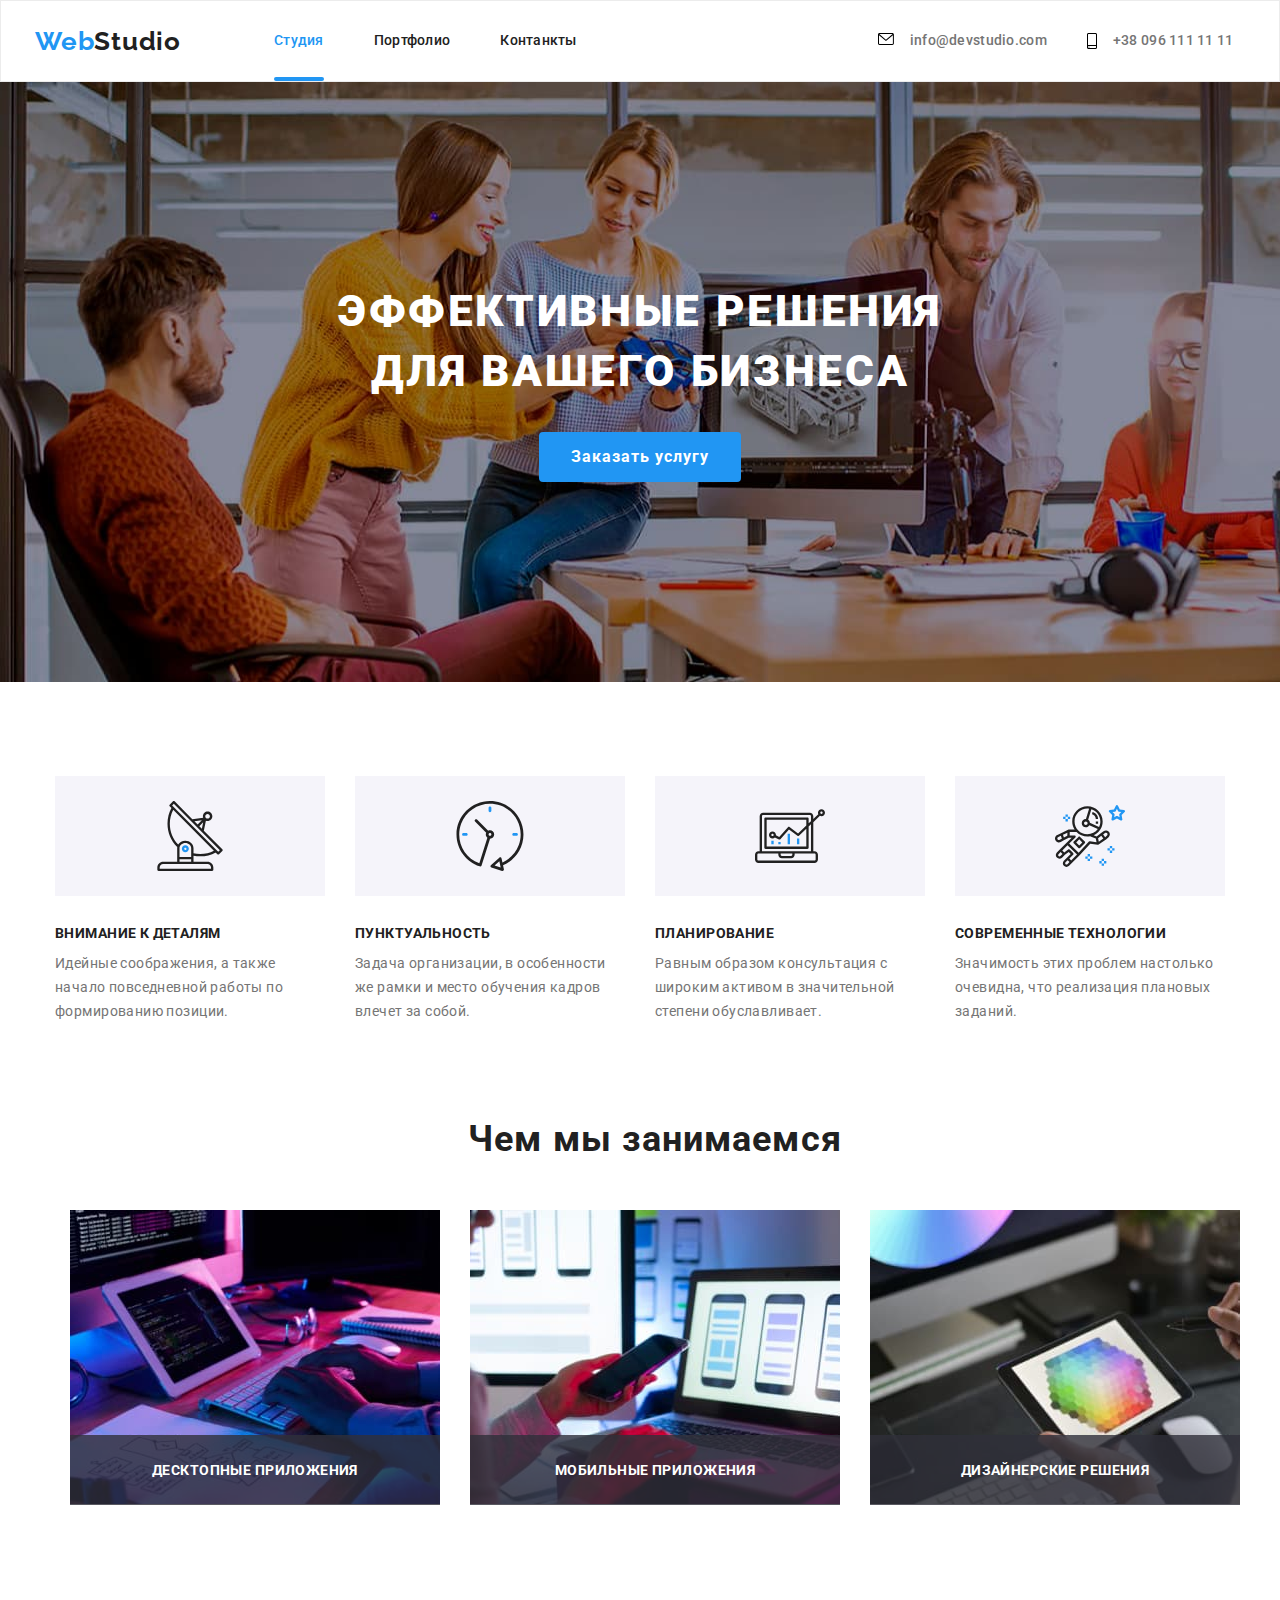
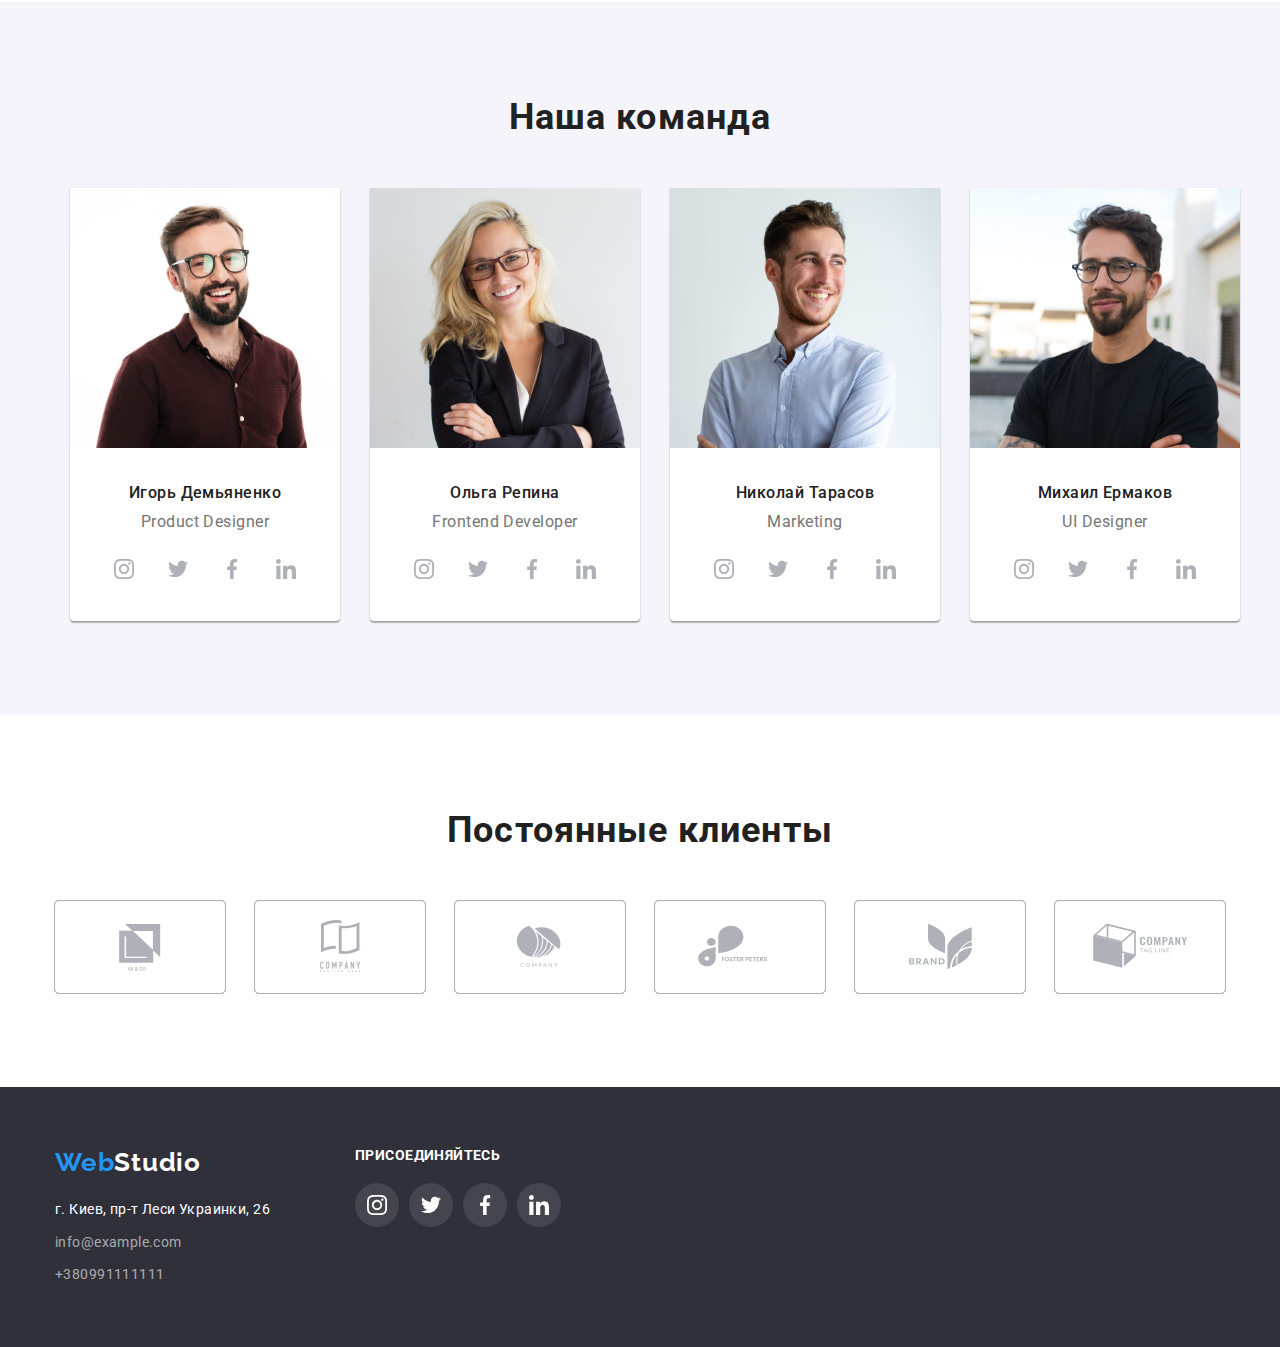
==== index.html @ da27a5af "hw5-half-way" ====
<!DOCTYPE html>
<html lang="en">
  <head>
    <meta charset="UTF-8" />
    <meta http-equiv="X-UA-Compatible" content="IE=edge" />
    <meta name="viewport" content="width=device-width, initial-scale=1.0" />
    <title>HomeWork6</title>
    <link
      href="https://fonts.googleapis.com/css2?family=Raleway:ital,wght@0,700;1,700&family=Roboto:ital,wght@0,400;0,500;0,700;0,900;1,400;1,500;1,700;1,900&display=swap"
      rel="stylesheet"
    />
    <link
      rel="stylesheet"
      href="https://cdnjs.cloudflare.com/ajax/libs/modern-normalize/1.0.0/modern-normalize.min.css"
    />
    <link rel="stylesheet" href="./css/style.css" />
  </head>
  <body>
    <header class="header">
      <div class="container header-container">
        <nav class="site-nav">
          <a href="" class="logo"><span class="blue-logo">Web</span>Studio</a>
          <ul class="cont-ul list">
            <li class="header-list">
              <a href="./index.html" class="current links header-height"
                >Студия</a
              >
            </li>
            <li class="header-list">
              <a href="./portfolio.html" class="links header-height"
                >Портфолио</a
              >
            </li>
            <li class="header-list">
              <a href="" class="links header-height">Контанкты</a>
            </li>
          </ul>
        </nav>
        <ul class="contacts-info list cont-ul">
          <li class="list-mail list-info">
            <a href="mailto:info@example.com" class="links header-height mail">
              <svg class="info-svg" width="16" height="12">
                <use href="./img/symbol-defs-old.svg#icon-envelope-1"></use>
              </svg>
              info@devstudio.com</a
            >
          </li>
          <li class="list-info list-phone">
            <a href="tel:+38 099 111 11 11" class="links header-height phone">
              <svg class="info-svg" width="10" height="16">
                <use href="./img/symbol-defs-old.svg#icon-smartphone"></use>
              </svg>
              +38 096 111 11 11</a
            >
          </li>
        </ul>
      </div>
    </header>
    <main>
      <section class="big-text bg-img">
        <div class="container">
          <h1 class="main-header">Эффективные решения для Вашего бизнеса</h1>
          <button type="button" class="order-button" data-modal-open>
            Заказать услугу
          </button>
          <div class="backdrop is-hidden" data-modal>
            <div class="modal">
              <!-------------------- ФОРМА------------------------------>
              <form class="form">
                <h2>Оставьте свои данные, мы вам перезвоним</h2>
                <ul class="list-form">
                  <li class="item-form">
                    <label class="label">
                      <span class="form-text">Имя</span>
                      <input class="" type="form-text" name="name" />
                      <span class="icon-form"></span>
                    </label>
                  </li>

                  <li>
                    <label>
                      <span class="form-text">Телефон</span>
                      <input class="" type="tel" name="telephone" />
                    </label>
                  </li>

                  <li>
                    <label>
                      <span class="form-text">Почта</span>
                      <input class="" type="email" name="email" />
                    </label>
                  </li>

                  <li>
                    <label>
                      <span class="form-text">Комментарий</span>
                      <textarea
                        class=""
                        name="comments"
                        id=""
                        cols=""
                        rows="5"
                        placeholder="Введите текст"
                      >
                      </textarea>
                    </label>
                  </li>
                </ul>
                <div class="checkbox">
                  <input
                    type="checkbox"
                    class="checkbox"
                    name="hobby"
                    value="sports"
                    id="sports"
                  />
                  <label class="form-label" for="sports">Sports</label>
                </div>
              </form>
              <!-------------------- ФОРМА------------------------------>
              <button class="close-button" type="button" data-modal-close>
                <svg class="close-button-icon">
                  <use href="./img/symbol-defs-old.svg#close"></use>
                </svg>
              </button>
            </div>
          </div>
        </div>
      </section>
      <section class="section">
        <div class="container">
          <h2 class="hide-h2">Что мы предлагаем</h2>
          <ul class="list preview-list">
            <li class="preview-item">
              <div class="preview-pics">
                <svg class="action-icon-feature">
                  <use href="./img/symbol-defs-old.svg#icon-antenna-1"></use>
                </svg>
              </div>
              <h3 class="preview-header">Внимание к деталям</h3>
              <p class="preview-text">
                Идейные соображения, а также начало повседневной работы по
                формированию позиции.
              </p>
            </li>
            <li class="preview-item">
              <div class="preview-pics">
                <svg class="action-icon-feature">
                  <use href="./img/symbol-defs-old.svg#icon-clock-1"></use>
                </svg>
              </div>
              <h3 class="preview-header">Пунктуальность</h3>
              <p class="preview-text">
                Задача организации, в особенности же рамки и место обучения
                кадров влечет за собой.
              </p>
            </li>
            <li class="preview-item">
              <div class="preview-pics">
                <svg class="action-icon-feature">
                  <use href="./img/symbol-defs-old.svg#icon-diagram-1"></use>
                </svg>
              </div>
              <h3 class="preview-header">Планирование</h3>
              <p class="preview-text">
                Равным образом консультация с широким активом в значительной
                степени обуславливает.
              </p>
            </li>
            <li class="preview-item">
              <div class="preview-pics">
                <svg class="action-icon-feature">
                  <use href="./img/symbol-defs-old.svg#icon-astronaut-1"></use>
                </svg>
              </div>
              <h3 class="preview-header">Современные технологии</h3>
              <p class="preview-text">
                Значимость этих проблем настолько очевидна, что реализация
                плановых заданий.
              </p>
            </li>
          </ul>
        </div>
      </section>
      <section class="section section-out">
        <div class="container">
          <h2 class="our-business">Чем мы занимаемся</h2>
          <ul class="list our-business-list">
            <li class="our-business-item">
              <img
                src="./img/ourjob1.jpg"
                alt="построение макета "
                width="370"
              />
              <div class="our-business-bg">
                <p class="our-business-text">Десктопные приложения</p>
              </div>
            </li>
            <li class="our-business-item">
              <img
                src="./img/ourjob2.jpg"
                alt="оптимизация под любые девайсы"
                width="370"
              />
              <div class="our-business-bg">
                <p class="our-business-text">Мобильные приложения</p>
              </div>
            </li>
            <li class="our-business-item">
              <img
                src="./img/ourjob3.jpg"
                alt="дизайнерские проекты"
                width="370"
              />
              <div class="our-business-bg">
                <p class="our-business-text">Дизайнерские решения</p>
              </div>
            </li>
          </ul>
        </div>
      </section>
      <section class="section our-team-bg">
        <div class="container">
          <h2 class="our-team">Наша команда</h2>
          <ul class="list our-team-list">
            <li class="our-team-item">
              <img src="./img/ourteam1.jpg" alt="Фото сотрудника" width="270" />
              <div class="description-item">
                <h3 class="name-team">Игорь Демьяненко</h3>
                <p class="employee-description">Product Designer</p>
                <ul class="socials">
                  <li class="socials-item">
                    <a class="socials-link" href="">
                      <svg class="socials-icon">
                        <use
                          href="./img/symbol-defs-old.svg#icon-instagram"
                        ></use>
                      </svg>
                    </a>
                  </li>
                  <li class="socials-item">
                    <a class="socials-link" href="">
                      <svg class="socials-icon">
                        <use
                          href="./img/symbol-defs-old.svg#icon-twitter"
                        ></use>
                      </svg>
                    </a>
                  </li>
                  <li class="socials-item">
                    <a class="socials-link" href="">
                      <svg class="socials-icon">
                        <use
                          href="./img/symbol-defs-old.svg#icon-facebook"
                        ></use>
                      </svg>
                    </a>
                  </li>
                  <li class="socials-item">
                    <a class="socials-link" href="">
                      <svg class="socials-icon">
                        <use
                          href="./img/symbol-defs-old.svg#icon-linkedin"
                        ></use>
                      </svg>
                    </a>
                  </li>
                </ul>
              </div>
            </li>
            <li class="our-team-item">
              <img src="./img/ourteam2.jpg" alt="Фото сотрудника" width="270" />
              <div class="description-item">
                <h3 class="name-team">Ольга Репина</h3>
                <p class="employee-description">Frontend Developer</p>
                <ul class="socials">
                  <li class="socials-item">
                    <a class="socials-link" href="">
                      <svg class="socials-icon">
                        <use
                          href="./img/symbol-defs-old.svg#icon-instagram"
                        ></use>
                      </svg>
                    </a>
                  </li>
                  <li class="socials-item">
                    <a class="socials-link" href="">
                      <svg class="socials-icon">
                        <use
                          href="./img/symbol-defs-old.svg#icon-twitter"
                        ></use>
                      </svg>
                    </a>
                  </li>
                  <li class="socials-item">
                    <a class="socials-link" href="">
                      <svg class="socials-icon">
                        <use
                          href="./img/symbol-defs-old.svg#icon-facebook"
                        ></use>
                      </svg>
                    </a>
                  </li>
                  <li class="socials-item">
                    <a class="socials-link" href="">
                      <svg class="socials-icon">
                        <use
                          href="./img/symbol-defs-old.svg#icon-linkedin"
                        ></use>
                      </svg>
                    </a>
                  </li>
                </ul>
              </div>
            </li>
            <li class="our-team-item">
              <img src="./img/ourteam3.jpg" alt="Фото сотрудника" width="270" />
              <div class="description-item">
                <h3 class="name-team">Николай Тарасов</h3>
                <p class="employee-description">Marketing</p>
                <ul class="socials">
                  <li class="socials-item">
                    <a class="socials-link" href="">
                      <svg class="socials-icon">
                        <use
                          href="./img/symbol-defs-old.svg#icon-instagram"
                        ></use>
                      </svg>
                    </a>
                  </li>
                  <li class="socials-item">
                    <a class="socials-link" href="">
                      <svg class="socials-icon">
                        <use
                          href="./img/symbol-defs-old.svg#icon-twitter"
                        ></use>
                      </svg>
                    </a>
                  </li>
                  <li class="socials-item">
                    <a class="socials-link" href="">
                      <svg class="socials-icon">
                        <use
                          href="./img/symbol-defs-old.svg#icon-facebook"
                        ></use>
                      </svg>
                    </a>
                  </li>
                  <li class="socials-item">
                    <a class="socials-link" href="">
                      <svg class="socials-icon">
                        <use
                          href="./img/symbol-defs-old.svg#icon-linkedin"
                        ></use>
                      </svg>
                    </a>
                  </li>
                </ul>
              </div>
            </li>
            <li class="our-team-item">
              <img src="./img/ourteam4.jpg" alt="Фото сотрудника" width="270" />
              <div class="description-item">
                <h3 class="name-team">Михаил Ермаков</h3>
                <p class="employee-description">UI Designer</p>
                <ul class="socials">
                  <li class="socials-item">
                    <a class="socials-link" href="">
                      <svg class="socials-icon">
                        <use
                          href="./img/symbol-defs-old.svg#icon-instagram"
                        ></use>
                      </svg>
                    </a>
                  </li>
                  <li class="socials-item">
                    <a class="socials-link" href="">
                      <svg class="socials-icon">
                        <use
                          href="./img/symbol-defs-old.svg#icon-twitter"
                        ></use>
                      </svg>
                    </a>
                  </li>
                  <li class="socials-item">
                    <a class="socials-link" href="">
                      <svg class="socials-icon">
                        <use
                          href="./img/symbol-defs-old.svg#icon-facebook"
                        ></use>
                      </svg>
                    </a>
                  </li>
                  <li class="socials-item">
                    <a class="socials-link" href="">
                      <svg class="socials-icon">
                        <use
                          href="./img/symbol-defs-old.svg#icon-linkedin"
                        ></use>
                      </svg>
                    </a>
                  </li>
                </ul>
              </div>
            </li>
          </ul>
        </div>
      </section>
      <section class="section">
        <div class="container">
          <h2 class="regular-customers">Постоянные клиенты</h2>
          <ul class="action">
            <li class="action-list">
              <a href="" class="action-logo">
                <svg class="action-icon">
                  <use href="./img/symbol-defs-old.svg#icon-Client-1"></use>
                </svg>
              </a>
            </li>
            <li class="action-list">
              <a href="" class="action-logo">
                <svg class="action-icon">
                  <use href="./img/symbol-defs-old.svg#icon-Client-2"></use>
                </svg>
              </a>
            </li>
            <li class="action-list">
              <a href="" class="action-logo">
                <svg class="action-icon">
                  <use href="./img/symbol-defs-old.svg#icon-Client-3"></use>
                </svg>
              </a>
            </li>
            <li class="action-list">
              <a href="" class="action-logo">
                <svg class="action-icon">
                  <use href="./img/symbol-defs-old.svg#icon-Client-4"></use>
                </svg>
              </a>
            </li>
            <li class="action-list">
              <a href="" class="action-logo">
                <svg class="action-icon">
                  <use href="./img/symbol-defs-old.svg#icon-Client-5"></use>
                </svg>
              </a>
            </li>
            <li class="action-list">
              <a href="" class="action-logo">
                <svg class="action-icon">
                  <use href="./img/symbol-defs-old.svg#icon-Client-6"></use>
                </svg>
              </a>
            </li>
          </ul>
        </div>
      </section>
    </main>
    <footer class="footer-info">
      <div class="container container-fix">
        <div class="footer-info-address">
          <a href="" class="web-logo-footer logo"
            ><span class="blue-logo">Web</span>Studio</a
          >
          <address>
            <ul class="list">
              <li class="adress-item">
                <a href="" class="place-info"
                  >г. Киев, пр-т Леси Украинки, 26</a
                >
              </li>
              <li class="mail-item">
                <a href="mailto:info@example.com" class="contacts-footer"
                  >info@example.com</a
                >
              </li>
              <li>
                <a href="tel:+38 099 111 11 11" class="contacts-footer"
                  >+380991111111</a
                >
              </li>
            </ul>
          </address>
        </div>
        <div class="footer-links">
          <h2 class="join-us">Присоединяйтесь</h2>
          <ul class="footer-socials">
            <li class="footer-socials-item">
              <a class="footer-socials-link" href="">
                <svg class="footer-socials-icon">
                  <use href="./img/symbol-defs-old.svg#icon-instagram"></use>
                </svg>
              </a>
            </li>
            <li class="footer-socials-item">
              <a class="footer-socials-link" href="">
                <svg class="footer-socials-icon">
                  <use href="./img/symbol-defs-old.svg#icon-twitter"></use>
                </svg>
              </a>
            </li>
            <li class="footer-socials-item">
              <a class="footer-socials-link" href="">
                <svg class="footer-socials-icon">
                  <use href="./img/symbol-defs-old.svg#icon-facebook"></use>
                </svg>
              </a>
            </li>
            <li class="footer-socials-item">
              <a class="footer-socials-link" href="">
                <svg class="footer-socials-icon">
                  <use href="./img/symbol-defs-old.svg#icon-linkedin"></use>
                </svg>
              </a>
            </li>
          </ul>
        </div>
      </div>
    </footer>
    <script src="./js/modal.js"></script>
  </body>
</html>
---- css/style.css ----
:root {
  --main-color: #212121;
  --secondary-color: #ffffff;
  --brand-color: #2196f3;
  --additional-color: #757575;
  --bg-our-team-color: #f5f4fa;
  --logo-color: #afb1b8;
}

body {
  color: var(--main-color);
  font-family: Roboto, sans-serif;
}

*,
::after,
::before {
  box-sizing: border-box;
}

h1,
h2,
h3,
h4,
h5,
h6,
p,
ul {
  margin: 0;
  padding: 0;
}

.header-height {
  padding-top: 32px;
  padding-bottom: 32px;
  display: flex;
}

.header-list:not(:last-child) {
  margin-right: 50px;
}

.list-mail {
  margin-left: 301px;
  margin-right: 40px;
}

/* .header {
  width: 1600px;
  min-height: 80px;
} */

.container {
  width: 1200px;
  padding-left: 15px;
  padding-right: 15px;
  margin-left: auto;
  margin-right: auto;
}

.container-fix {
  display: flex;
}

.header-container {
  display: flex;
  align-items: center;
  width: 1240px;
}
/* outline: 1px solid red; */
/* align-items: center; */
/* text-align: center;
  align-self: center */

.header {
  width: inherit;
  border: 1px solid #ececec;
}

.cont-ul {
  display: flex;
  /* align-self: center; */
  justify-content: flex-end;
}

.logo {
  color: inherit;
  font-family: "Raleway";
  font-weight: 700;
  font-size: 26px;
  line-height: 1.19;
  letter-spacing: 0.03em;
  text-decoration: none;
}

.list {
  list-style: none;
  text-decoration: none;
}

.hide-h2,
.hide-h1 {
  display: none;
}

.site-nav {
  font-family: inherit;
  font-weight: 500;
  font-size: 14px;
  line-height: 1.14;
  letter-spacing: 0.02em;
  color: inherit;
  align-items: center;
  display: flex;
}

.site-nav .logo {
  margin-right: 93px;
}

.order-button,
.blue-web {
  background-color: var(--brand-color);
  color: var(--secondary-color);
  font-family: inherit;
  font-weight: 700;
  font-size: 16px;
  line-height: 1.88;
  letter-spacing: 0.06em;
  padding-left: 32px;
  padding-right: 32px;
  padding-bottom: 10px;
  padding-top: 10px;
  border-radius: 4px;
  border: none;
  cursor: pointer;
  /* padding-bottom: 200px; */
  /* border-radius: 3px; */
}

.big-text {
  background-color: #2f303a;
  color: var(--secondary-color);
  padding-top: 200px;
  padding-bottom: 200px;
  text-align: center;
  /* вниз падинг, перенести "для", кнопка с падингом низ */
}

.bg-img {
  background-image: linear-gradient(#2f303a 40%, #2f303a 40%);
  /* display: flex; */
  object-fit: cover;
  background-repeat: no-repeat;
  max-width: 1600px;
  background-image: url(../img/img-bg.jpg);
  margin-right: auto;
  margin-left: auto;
}

.main-header {
  width: 696px;
  margin-bottom: 30px;
  display: flex;
  flex-wrap: wrap;
  justify-content: center;
  margin-left: auto;
  margin-right: auto;
}

.preview-list {
  display: flex;
  justify-content: center;
  /* отступ от заголовка */
}

.preview-item {
  width: 270px;
}

.preview-item:not(:last-child) {
  margin-right: 30px;
}

.section {
  padding-top: 94px;
  padding-bottom: 94px;
}

.section-out {
  padding-bottom: 94px;
  padding-top: 0px;
}

.contacts-info {
  color: var(--additional-color);
  text-decoration: none;
  font-weight: 500;
  font-size: 14px;
  line-height: 1.14;
  letter-spacing: 0.02em;
  display: flex;
  transition: transform 250ms;
  transition-timing-function: cubic-bezier(0.4, 0, 0.2, 1);
}

.list-info {
  display: flex;
  justify-content: center;
  text-align: center;
}
/* 
.list-mail::before {
  content: "";
  padding-left: 10px;
 } */

/* .list-info::before {
  content: "";
  padding-left: 10px;
 } */
/* 
 .list-phone::before {
  content: "";
  padding-left: 10px;
 } */

/* .mail:before {
  display: inline-block;
  content: "";
}

.phone::before {
  display: inline-block;
  content: "";
}

.mail::before .info-svg {
  margin-right: 10px;
}

.mail:hover::before {
  fill: var(--brand-color);
} */

.mail-item {
  display: inline-flex;
}

.info-svg {
  margin-right: 16px;
  transition-property: fill;
  transition-duration: 250ms;
  /* transition: transform 250ms; */
  transition-timing-function: cubic-bezier(0.4, 0, 0.2, 1);
}

.mail {
  transition-property: fill;
  transition-duration: 250ms;
  /* transition: transform 250ms; */
  transition-timing-function: cubic-bezier(0.4, 0, 0.2, 1);
}

.mail:hover .info-svg,
.mail:focus .info-svg {
  fill: #2196f3;
}

.phone {
  transition-property: fill;
  transition-duration: 250ms;
  /* transition: transform 250ms; */
  transition-timing-function: cubic-bezier(0.4, 0, 0.2, 1);
}

.phone:hover .info-svg,
.phone:focus .info-svg {
  fill: #2196f3;
}

/* .mail::before {
  content: "";
  width: 16px;
  height: 12px;
} */

/* .mail::before {
  display: flex;
  content: "";
  margin-right: 16px;
  background-image: url(../img/symbol-defs-old.svg#icon-envelope-1);
} */

.web-logo {
  color: var(--secondary-color);
  text-decoration: none;
  font-family: "Raleway";
  font-weight: 700;
  font-size: 26px;
  line-height: 1.19;
  letter-spacing: 0.03em;
}

.web-logo-footer {
  color: var(--secondary-color);
  text-decoration: none;
  font-family: "Raleway";
  font-weight: 700;
  font-size: 26px;
  line-height: 1.19;
  letter-spacing: 0.03em;
  display: flex;
}

.footer-info {
  background-color: #2f303a;
  padding-top: 60px;
  padding-bottom: 60px;
  text-align: left;
  width: inherit;
}
/* no padding, add padd to section */
.place-info {
  font-style: normal;
  color: var(--secondary-color);
  text-decoration: none;
  font-weight: 400;
  font-size: 14px;
  line-height: 1.71;
  letter-spacing: 0.03em;
  /* transition: transform 250ms; */
  transition-property: fill;
  transition-duration: 250ms;
  transition-timing-function: cubic-bezier(0.4, 0, 0.2, 1);
}

.adress-item {
  margin-top: 20px;
  margin-bottom: 9px;
}

.mail-item {
  margin-bottom: 9px;
}

.contacts-footer {
  font-style: normal;
  font-weight: 400;
  font-size: 14px;
  line-height: 1.71;
  letter-spacing: 0.03em;
  text-decoration: none;
  color: rgba(255, 255, 255, 0.6);
  /* transition: transform 250ms; */
  transition-property: fill;
  transition-duration: 250ms;
  transition-timing-function: cubic-bezier(0.4, 0, 0.2, 1);
}

h1 {
  font-weight: 900;
  font-size: 44px;
  line-height: 1.36;

  letter-spacing: 0.06em;
  text-transform: uppercase;

  color: var(--secondary-color);
}

.preview {
  font-weight: 700;
  font-size: 14px;
  line-height: 1.14;
  letter-spacing: 0.03em;
  text-transform: uppercase;
}

.preview-text {
  font-weight: 400;
  font-size: 14px;
  line-height: 1.71;
  letter-spacing: 0.03em;

  color: var(--additional-color);
}

.our-business {
  font-weight: 700;
  font-size: 36px;
  line-height: 1.17;
  letter-spacing: 0.03em;
  width: 1200px;
  margin-left: auto;
  margin-right: auto;
  text-align: center;
  margin-bottom: 50px;
}

.form {
  width: 448px;
  margin-left: auto;
  margin-right: auto;
  color: #212121;
}

.list-form {
  list-style-type: none;
  display: flex;
  flex-direction: column;
  justify-content: center;
}

.item-form {
  display: flex;
  flex-direction: column;
}

.label {
  flex-direction: column;
  /* justify-content: center; */
  position: relative;
}

.icon-form {
  position: absolute;
  /* display: flex; */
  width: 20px;
  height: 20px;
  background-color: green;
}

.form-text + .icon-form {
  background-color: red;
}

.text-icon {
  font-weight: 400;
  font-size: 12px;
  line-height: 14px;
  letter-spacing: 0.01em;

  color: #757575;
}

/* .form-text::after {
  content: "";
  display: flex;
  width: 20px;
  height: 20px;
  background-image: url(../img/tel.svg);
} */

.form-text {
  display: block;
}

.our-business-list {
  display: flex;
  width: 1200px;
  justify-content: center;
  margin-right: auto;
  margin-left: auto;
  /* padding-bottom: 94px; */
}

.our-team {
  font-weight: 700;
  font-size: 36px;
  line-height: 1.17;
  letter-spacing: 0.03em;
  color: var(--main-color);
  margin-bottom: 50px;
  text-align: center;
}

.our-team-bg {
  background: var(--bg-our-team-color);
  padding-bottom: 94px;
}

.our-team-list {
  display: flex;
  width: 1200px;
  justify-content: center;
  margin-right: auto;
  margin-left: auto;
}

.our-team-item {
  background-color: #fff;
  box-shadow: 0px 1px 3px rgba(0, 0, 0, 0.12), 0px 1px 1px rgba(0, 0, 0, 0.14),
    0px 2px 1px rgba(0, 0, 0, 0.2);
  border-radius: 0px 0px 4px 4px;
}

.our-team-item:not(:last-child) {
  margin-right: 30px;
}

.our-business-item {
  position: relative;
}

/* падинг вниз, всей секции */
.our-business-item:not(:last-child) {
  margin-right: 30px;
}

.description-item {
  margin-bottom: 30px;
}

.name-team {
  font-weight: 500;
  font-size: 16px;
  line-height: 1.19;
  letter-spacing: 0.03em;
  width: 270px;
  margin-top: 30px;
  margin-bottom: 10px;
  margin-left: auto;
  margin-right: auto;
  text-align: center;
}

.employee-description {
  font-weight: 400;
  font-size: 16px;
  line-height: 1.19;
  letter-spacing: 0.03em;
  color: var(--additional-color);

  margin-left: auto;
  margin-right: auto;
  text-align: center;
}

.socials {
  display: flex;
  justify-content: center;
  align-items: center;
  list-style: none;
  margin-top: 16px;
}

.socials-item:not(:last-child) {
  margin-right: 10px;
}

.socials-link {
  display: flex;
  justify-content: center;
  align-items: center;
  width: 44px;
  height: 44px;
  border-radius: 50%;
  transition-property: fill;
  transition-property: background-color;
  transition-duration: 250ms;
  /* transition: transform 250ms; */
  transition-timing-function: cubic-bezier(0.4, 0, 0.2, 1);
}

.socials-link:hover,
.socials-link:focus {
  background-color: var(--brand-color);
}

.socials-icon {
  width: 20px;
  height: 20px;
  fill: var(--logo-color);
  transition-property: fill;
  transition-duration: 250ms;
  /* transition: transform 250ms; */
  transition-timing-function: cubic-bezier(0.4, 0, 0.2, 1);
}

.socials-link:hover .socials-icon,
.socials-link:focus .socials-icon {
  fill: var(--secondary-color);
}

/* add div to h3 and p3 */

.links {
  color: inherit;
  text-decoration: none;
  position: relative;
  transition-property: color;
  transition-duration: 250ms;
  transition-timing-function: cubic-bezier(0.4, 0, 0.2, 1);
}

.links:hover,
.links:focus {
  color: var(--brand-color);
}

.title-h2 {
  font-weight: 700;
  font-size: 18px;
  line-height: 2;
  letter-spacing: 0.06em;
  color: var(--main-color);
  text-decoration: none;
  padding-top: 20px;
  padding-right: 24px;
  padding-left: 24px;
  padding-bottom: 4px;
  text-align: left;
}

.title-p {
  font-weight: 400;
  font-size: 16px;
  line-height: 1.88;
  letter-spacing: 0.03em;
  text-decoration: none;
  color: var(--additional-color);
  padding-left: 24px;
  padding-right: 24px;
  padding-bottom: 20px;
  text-align: left;
}

.filter {
  list-style: none;
  text-decoration: none;
  font-weight: 500;
  font-size: 16px;
  line-height: 1.63;
  letter-spacing: 0.03em;
  text-decoration: none;
  width: 1200px;
  display: flex;
  justify-content: center;
  margin-left: auto;
  margin-right: auto;
  margin-bottom: 50px;
}

.filter-button {
  font-family: inherit;
  color: var(--main-color);
  background-color: #f5f4fa;
  font-weight: 500;
  font-size: 16px;
  line-height: 1.63;
  letter-spacing: 0.03em;
  margin-right: auto;
  margin-left: auto;
  padding: 6px 22px;
  border: none;
  /* transition: transform 250ms; */
  transition-property: fill;
  transition-duration: 250ms;
  transition-timing-function: cubic-bezier(0.4, 0, 0.2, 1);
}

.filter-button:hover,
.filter-button:focus {
  color: var(--secondary-color);
  background-color: var(--brand-color);
  box-shadow: 0px 3px 1px rgba(0, 0, 0, 0.1), 0px 1px 2px rgba(0, 0, 0, 0.08),
    0px 2px 2px rgba(0, 0, 0, 0.12);
  border-radius: 4px;
}

.button-list:not(:last-child) {
  margin-right: 8px;
}

.current,
.blue-logo {
  color: var(--brand-color);
}

.current {
  position: relative;
}

.current::after {
  content: "";
  position: absolute;
  width: 100%;
  bottom: 0;
  left: 0;
  height: 4px;
  background: var(--brand-color);
  border-radius: 2px;
}

.preview-header {
  font-weight: 700;
  font-size: 14px;
  line-height: 1.14;
  letter-spacing: 0.03em;
  text-transform: uppercase;
  color: var(--main-color);
  margin-bottom: 10px;
}

.place-info:hover,
.place-info:focus,
.contacts-footer:hover,
.contacts-footer.focus {
  color: var(--brand-color);
}

/* урбать ширину */
.all-services {
  display: flex;
  flex-wrap: wrap;
  width: 1200px;
  margin-right: auto;
  margin-left: auto;
}

.service-item:not(:last-child) {
  margin-right: 30px;
}

.service-item {
  outline: 1px solid #eeeeee;
  margin-bottom: 30px;
  transition-property: fill;
  transition-duration: 250ms;
  /* transition: transform 250ms; */
  transition-timing-function: cubic-bezier(0.4, 0, 0.2, 1);
}

.service-item:hover {
  outline: 1px solid #eeeeee;
  box-shadow: 0px 1px 1px rgba(0, 0, 0, 0.12), 0px 4px 4px rgba(0, 0, 0, 0.06),
    1px 4px 6px rgba(0, 0, 0, 0.16);
}

.all-services-modal {
  position: relative;
  max-width: 370px;
  overflow: hidden;
}

.all-services-modal-text {
  position: absolute;
  top: 0;
  left: 0;
  transform: translateY(100%);
  width: 100%;
  height: 100%;
  color: #ffffff;
  background: rgba(33, 150, 243, 0.9);
  transition-property: fill, translateY;
  transition-duration: 250ms;
  transition: transform 250ms;
  transition-timing-function: cubic-bezier(0.4, 0, 0.2, 1);
  font-size: 18px;
  line-height: 28px;
  /* or 156% */

  letter-spacing: 0.03em;
  padding-left: 24px;
  padding-right: 24px;
  padding-top: 63px;
  padding-bottom: 63px;
}

.close-button {
  position: absolute;
  right: 8px;
  top: 8px;
  height: 30px;
  width: 30px;
  display: flex;
  align-items: center;
  justify-content: center;
  /* padding-left: 10px;
  padding-right: 10px;
  padding-top: 9px;
  padding-bottom: 9px; */
  border-radius: 50%;
  border: 1px solid#0000001A;
  background-color: #ffffff;
  /* z-index: 11;
  background-image: url(../img/close-black.svg); */
  /* outline: 1px solid green; */
}

.close-button-icon {
  /* position: absolute; */
  /* right: 8px;
  top: 8px; */
  /* transform: translate(-50%, -50%); */
  height: 18px;
  width: 18px;
  /* border-radius: 50%; */
  /* padding-left: 10px;
  padding-right: 10px;
  padding-top: 9px;
  /* padding-bottom: 9px;  */
  /* z-index: 111;
  stroke: black; */
  fill: black;
}

.links:hover .all-services-modal-text {
  transform: translateY(0);
}

.backdrop {
  position: fixed;
  top: 0;
  left: 0;
  height: 100%;
  width: 100%;
  background-color: rgba(0, 0, 0, 0.2);
  transition-property: opacity;
  transition-duration: 250ms;
  transition-timing-function: cubic-bezier(0.4, 0, 0.2, 1);
}

.backdrop.is-hidden {
  visibility: hidden;
  opacity: 0;
  pointer-events: none;
  /* transition-property: opacity;
  transition-duration: 1000ms;
  transition-timing-function: cubic-bezier(0.4, 0, 0.2, 1); */
}
.modal {
  opacity: 1;
  position: absolute;
  top: 50%;
  left: 50%;
  transform: translate(-50%, -50%);
  width: 528px;
  height: 581px;
  background-color: #ffffff;
  /* transition-property: opacity;
  transition-duration: 1000ms;
  transition-timing-function: cubic-bezier(0.4, 0, 0.2, 1); */
}

.action {
  display: flex;
  padding: 0;
  margin: 0;
  list-style: none;
  justify-content: center;
}
.action-icon {
  fill: #afb1b8;
}

.action-icon-feature {
  fill: #afb1b8;
  width: 70px;
  height: 70px;
  margin: auto;
}
.action-icon,
.action-logo {
  display: flex;
  align-items: center;
  justify-content: center;
  width: 170px;
  height: 92px;
  outline: 1px solid #afb1b8;
  border-radius: 4px;
}
.footer-links {
  margin-left: 85px;
}

.footer-links {
  margin-left: 85px;
}

.join-us {
  font-weight: 700;
  font-size: 14px;
  line-height: 16px;
  letter-spacing: 0.03em;
  text-transform: uppercase;
  color: var(--secondary-color);
  margin-bottom: 20px;
}
.preview-pics {
  display: flex;
  width: 270px;
  height: 120px;
  background-color: #f5f4fa;
  margin-bottom: 30px;
}
.action-list:not(:last-child) {
  margin-right: 30px;
}

.regular-customers {
  font-weight: 700;
  font-size: 36px;
  line-height: 1.17;
  text-align: center;
  letter-spacing: 0.03em;
  color: var(--main-color);
  margin-bottom: 50px;
}
.action-icon {
  transition-property: fill;
  transition-duration: 250ms;
  /* transition: transform 250ms; */
  transition-timing-function: cubic-bezier(0.4, 0, 0.2, 1);
}

.action-icon:hover,
.action-icon:focus {
  fill: var(--brand-color);
}
.action-logo .footer-socials {
  display: flex;
  justify-content: center;
  align-items: center;
  list-style: none;
  transition: transform 250ms;
  transition-duration: 250ms;
  transition-property: color, outline-color;
  transition-timing-function: cubic-bezier(0.4, 0, 0.2, 1);
}

.action-logo:hover,
.action-logo:focus {
  display: flex;
  width: 170px;
  height: 92px;
  fill: var(--brand-color);
  outline: 1px solid var(--brand-color);
  border-radius: 4px;
}
.action-logo:hover .action-icon,
.action-logo:focus .action-icon {
  fill: var(--brand-color);
}
.footer-socials-item:not(:last-child) {
  margin-right: 10px;
}

.footer-socials {
  display: flex;
  justify-content: center;
  align-items: center;
  list-style: none;
}
.footer-socials-link {
  display: flex;
  justify-content: center;
  align-items: center;
  width: 44px;
  height: 44px;
  border-radius: 50%;
  background-color: rgba(255, 255, 255, 0.1);
  transition: transform 250ms;
  transition-duration: 250ms;
  transition-property: var(--brand-color);
  transition-timing-function: cubic-bezier(0.4, 0, 0.2, 1);
}
.footer-socials-link:hover,
.footer-socials-link:focus {
  background-color: var(--brand-color);
}
.footer-socials-icon {
  width: 20px;
  height: 20px;
  fill: var(--secondary-color);
}

.our-business-bg {
  position: absolute;
  bottom: 0;
  height: 70px;
  width: 100%;
  background: rgba(47, 48, 58, 0.8);
  border: 0;
  margin-bottom: 3px;
}

.our-business-text {
  text-align: center;
  margin-bottom: 27px;
  margin-top: 27px;
  margin-left: auto;
  margin-right: auto;
  font-weight: 700;
  font-size: 14px;
  line-height: 16px;
  letter-spacing: 0.03em;
  text-transform: uppercase;
  color: #ffffff;
}

/* .all-services-modal-text {
  position: absolute;
  top: 0;
  left: 0;
  transform: translateY(100%);
  width: 100%;
  height: 100%;
  color: #ffffff;
  background: rgba(33, 150, 243, 0.9);
  transition: transform 250ms;
  transition-timing-function: cubic-bezier(0.4, 0, 0.2, 1);
  font-size: 18px;
  line-height: 28px;
  /* or 156% */
/* 
  letter-spacing: 0.03em;
  padding-left: 24px;
  padding-right: 24px;
  padding-top: 63px;
  padding-bottom: 63px;
} */
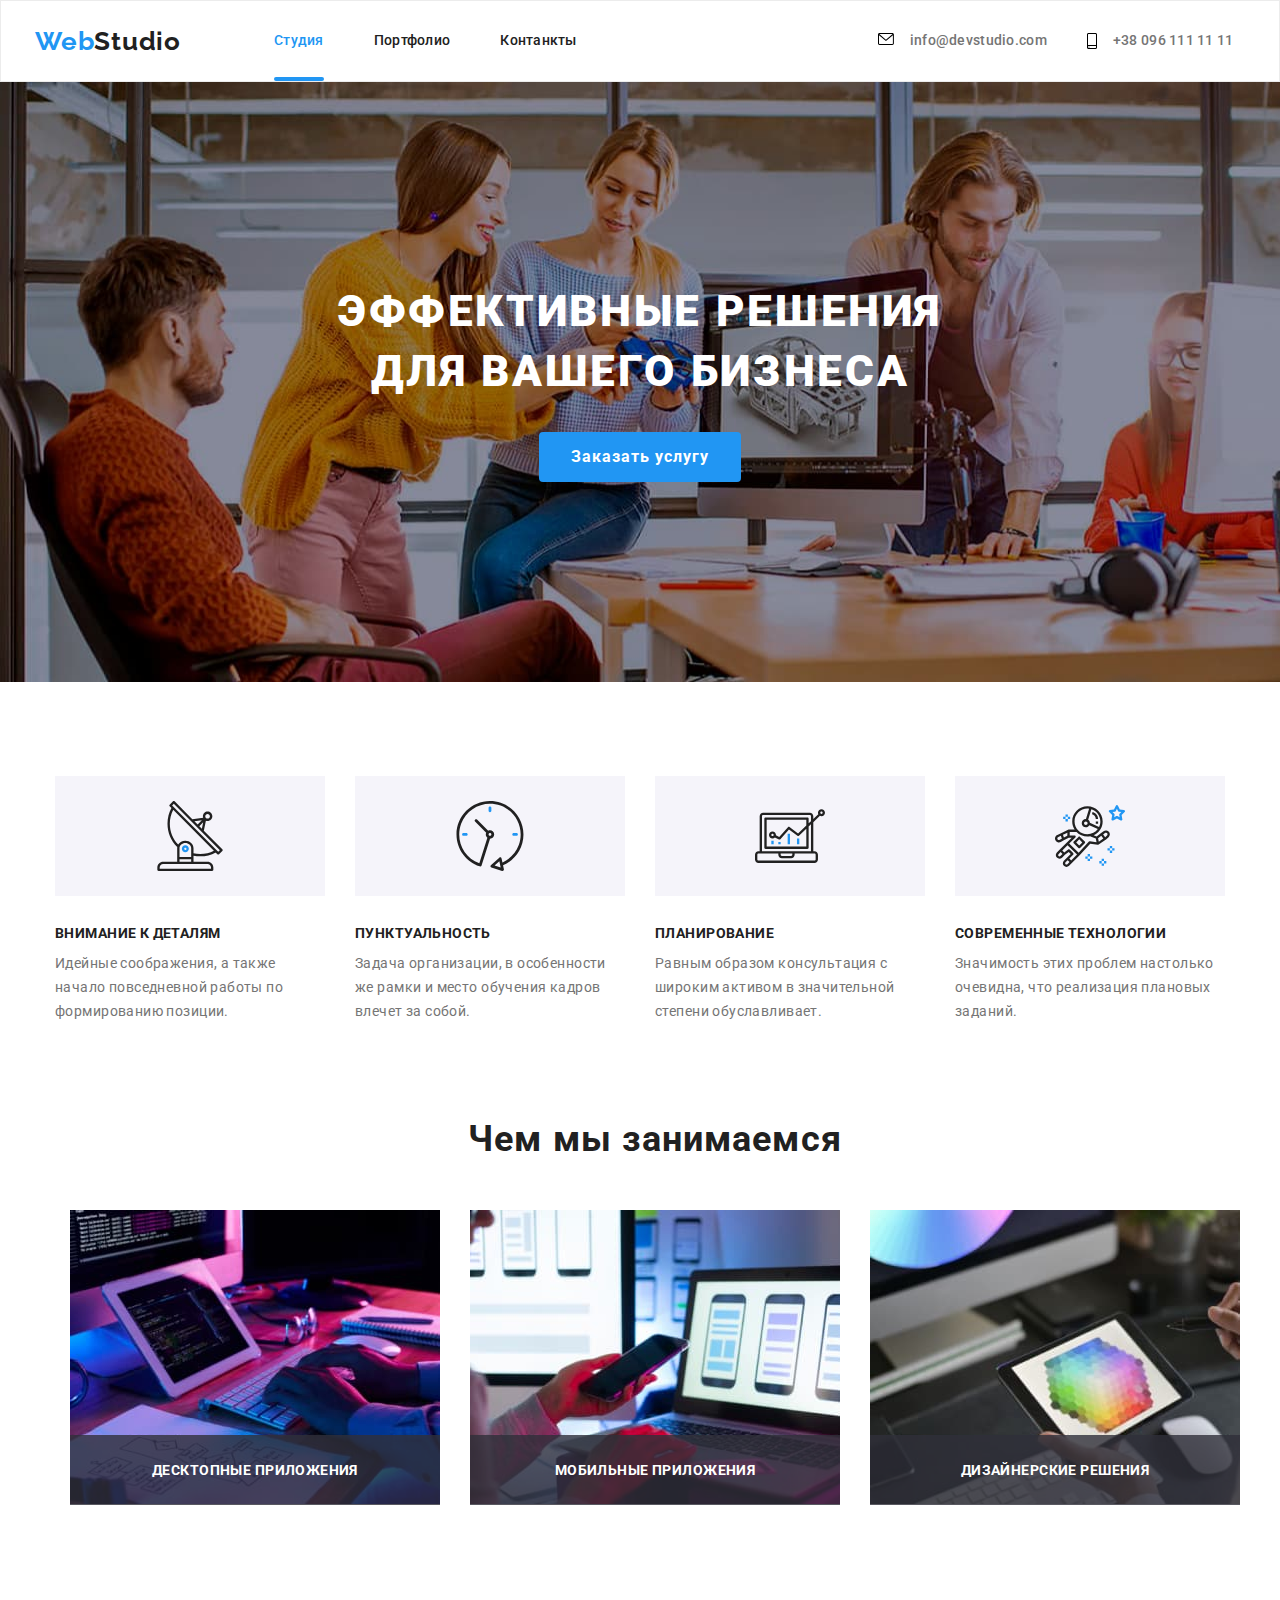
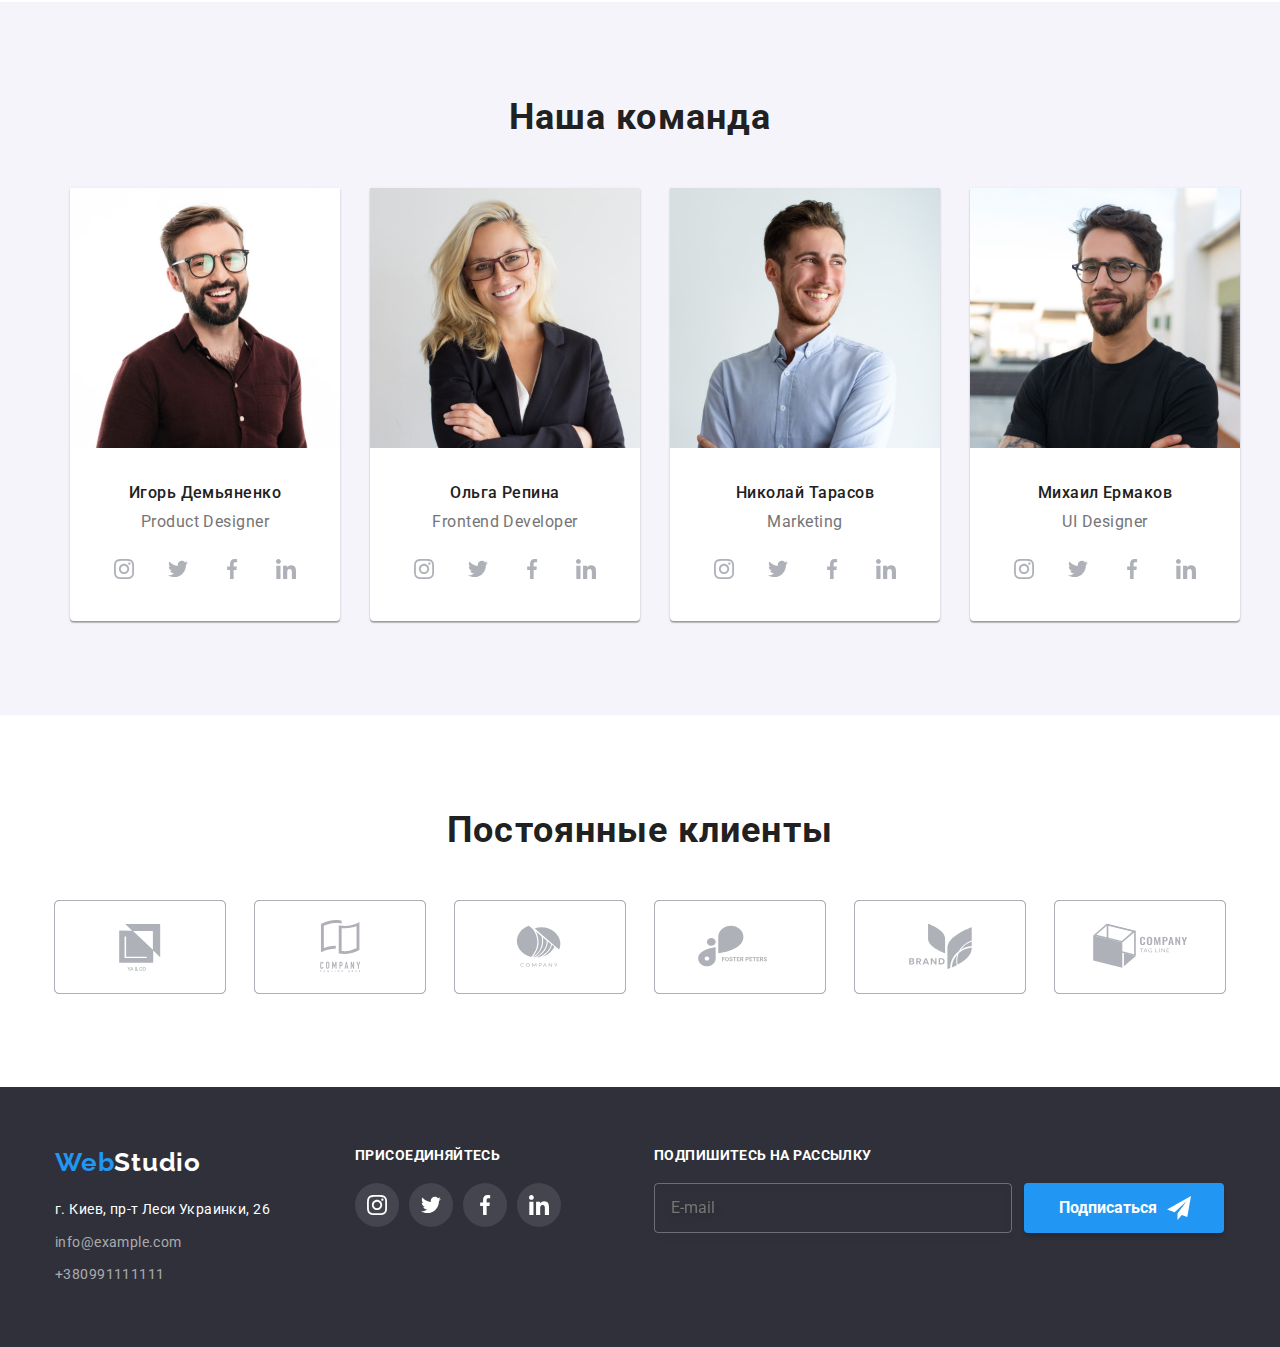
==== commit d25015e3: "hw-6-done" ====
--- a/index.html
+++ b/index.html
@@ -65,59 +65,66 @@
           </button>
           <div class="backdrop is-hidden" data-modal>
             <div class="modal">
-              <!-------------------- ФОРМА------------------------------>
+              <!---------------------------- ФОРМА------------------------------>
               <form class="form">
-                <h2>Оставьте свои данные, мы вам перезвоним</h2>
+                <h2 class="head-form">
+                  Оставьте свои данные, мы вам перезвоним
+                </h2>
                 <ul class="list-form">
                   <li class="item-form">
                     <label class="label">
                       <span class="form-text">Имя</span>
-                      <input class="" type="form-text" name="name" />
-                      <span class="icon-form"></span>
+                      <input class="form-input" type="form-text" name="name" />
+                      <svg class="icon-form-name">
+                        <use href="./img/symbol-defs-old.svg#form-name"></use>
+                      </svg>
                     </label>
                   </li>
+                  <li class="item-form">
+                    <label class="label">
+                      <span class="form-text">Телефон</span>
+                      <input class="form-input" type="form-text" name="name" />
+                      <svg class="icon-form-tel">
+                        <use href="./img/symbol-defs-old.svg#form-tel"></use>
+                      </svg>
+                    </label>
+                  </li>
 
-                  <li>
-                    <label>
-                      <span class="form-text">Телефон</span>
-                      <input class="" type="tel" name="telephone" />
+                  <li class="item-form">
+                    <label class="label">
+                      <span class="form-text">Почта</span>
+                      <input class="form-input" type="form-text" name="name" />
+                      <svg class="icon-form-mail">
+                        <use href="./img/symbol-defs-old.svg#form-mail"></use>
+                      </svg>
                     </label>
                   </li>
 
-                  <li>
-                    <label>
-                      <span class="form-text">Почта</span>
-                      <input class="" type="email" name="email" />
-                    </label>
-                  </li>
-
-                  <li>
+                  <li class="item-form">
                     <label>
                       <span class="form-text">Комментарий</span>
                       <textarea
-                        class=""
-                        name="comments"
-                        id=""
-                        cols=""
-                        rows="5"
+                        class="comments"
                         placeholder="Введите текст"
-                      >
-                      </textarea>
+                      ></textarea>
                     </label>
                   </li>
                 </ul>
                 <div class="checkbox">
-                  <input
-                    type="checkbox"
-                    class="checkbox"
-                    name="hobby"
-                    value="sports"
-                    id="sports"
-                  />
-                  <label class="form-label" for="sports">Sports</label>
+                  <label>
+                    <input class="agreement" type="checkbox" /><span
+                      class="agreement-text"
+                    >
+                      Соглашаюсь с рассылкой и принимаю</span
+                    >
+                    <a class="agreement-link" href="">Условия договора</a>
+                  </label>
+                  <div>
+                    <button type="button" class="send-button">Отправить</button>
+                  </div>
                 </div>
               </form>
-              <!-------------------- ФОРМА------------------------------>
+              <!-------------------------- ФОРМА------------------------------>
               <button class="close-button" type="button" data-modal-close>
                 <svg class="close-button-icon">
                   <use href="./img/symbol-defs-old.svg#close"></use>
@@ -515,6 +522,22 @@
             </li>
           </ul>
         </div>
+        <!------------------------------ subscribe-------------------------->
+        <div class="subscribe">
+          <h2 class="subuscribe-text">Подпишитесь на рассылку</h2>
+          <form class="subscribe-form">
+            <label class="label-subscribe" for="">
+              <input class="input-subscribe" type="mail" placeholder="E-mail" />
+            </label>
+            <button class="send-subscribe-button" type="button">
+              <p class="subscribe-text-button">Подписаться</p>
+              <svg class="send-subscribe-icon">
+                <use href="./img/symbol-defs-old.svg#icon-send"></use>
+              </svg>
+            </button>
+          </form>
+        </div>
+        <!------------------------------ subscribe-------------------------->
       </div>
     </footer>
     <script src="./js/modal.js"></script>
--- a/css/style.css
+++ b/css/style.css
@@ -399,10 +399,26 @@
 }
 
 .form {
-  width: 448px;
-  margin-left: auto;
-  margin-right: auto;
+  padding: 40px;
   color: #212121;
+}
+
+.form:focus-within {
+  color: var(--brand-color);
+  border-color: var(--brand-color);
+}
+
+.head-form {
+  font-family: "Roboto";
+  font-style: normal;
+  font-weight: 700;
+  font-size: 20px;
+  line-height: 23px;
+  text-align: center;
+  letter-spacing: 0.03em;
+
+  color: #212121;
+  margin-bottom: 12px;
 }
 
 .list-form {
@@ -415,25 +431,67 @@
 .item-form {
   display: flex;
   flex-direction: column;
+  margin-bottom: 10px;
+}
+
+.item-form:not(:last-child) {
+  margin-bottom: 10px;
 }
 
 .label {
+  display: flex;
   flex-direction: column;
   /* justify-content: center; */
   position: relative;
 }
 
-.icon-form {
+.icon-form-name {
   position: absolute;
   /* display: flex; */
-  width: 20px;
-  height: 20px;
-  background-color: green;
-}
-
-.form-text + .icon-form {
+  width: 12px;
+  height: 12px;
+  top: 32px;
+  left: 15px;
+}
+
+.form-input:focus-within {
+  outline: 1px solid var(--brand-color);
+  border: none;
+}
+
+.label:focus-within > .icon-form-name {
+  fill: var(--brand-color);
+}
+
+.label:focus-within > .icon-form-tel {
+  fill: var(--brand-color);
+}
+
+.label:focus-within > .icon-form-mail {
+  fill: var(--brand-color);
+}
+
+.icon-form-tel {
+  position: absolute;
+  /* display: flex; */
+  width: 13px;
+  height: 13px;
+  top: 31px;
+  left: 14px;
+}
+
+.icon-form-mail {
+  position: absolute;
+  /* display: flex; */
+  width: 15px;
+  height: 12px;
+  top: 32px;
+  left: 12px;
+}
+
+/* .form-text + .icon-form {
   background-color: red;
-}
+} */
 
 .text-icon {
   font-weight: 400;
@@ -452,8 +510,79 @@
   background-image: url(../img/tel.svg);
 } */
 
+.form-input {
+  border: 1px solid rgba(33, 33, 33, 0.2);
+  border-radius: 4px;
+  width: 100%;
+  height: 40px;
+  text-indent: 42px;
+}
+
 .form-text {
   display: block;
+  font-family: "Roboto";
+  font-weight: 400;
+  font-size: 12px;
+  line-height: 14px;
+  text-align: left;
+  /* identical to box height */
+
+  letter-spacing: 0.01em;
+
+  color: #757575;
+
+  margin-bottom: 4px;
+}
+
+.comments {
+  width: 100%;
+  height: 120px;
+  resize: none;
+  display: flex;
+  text-align: left;
+  padding-left: 16px;
+  padding-right: 16px;
+  padding-bottom: 12px;
+  padding-top: 12px;
+}
+
+/* .checkbox {
+} */
+
+.agreement-text {
+  font-weight: 400;
+  font-size: 14px;
+  line-height: 24px;
+  color: var(--additional-color);
+}
+
+.agreement-link {
+  font-weight: 400;
+  font-size: 14px;
+  line-height: 24px;
+  color: var(--brand-color);
+}
+/* 
+.agreement-link :link,
+.agreement-link :visited 
+  color: var(--brand-color);
+ */
+
+.send-button {
+  margin-top: 30px;
+  background-color: #188ce8;
+  color: var(--secondary-color);
+  padding-left: 56px;
+  padding-right: 55px;
+  padding-top: 10px;
+  padding-bottom: 10px;
+  box-shadow: 0px 4px 4px rgba(0, 0, 0, 0.15);
+  border-radius: 4px;
+  border: none;
+}
+
+.send-button:hover {
+  cursor: pointer;
 }
 
 .our-business-list {
@@ -806,6 +935,11 @@
   fill: black;
 }
 
+.close-button-icon:hover {
+  fill: var(--brand-color);
+  cursor: pointer;
+}
+
 .links:hover .all-services-modal-text {
   transform: translateY(0);
 }
@@ -875,8 +1009,79 @@
   margin-left: 85px;
 }
 
-.footer-links {
-  margin-left: 85px;
+.subscribe {
+  margin-left: 93px;
+}
+
+.subscribe-form {
+  display: flex;
+}
+
+.label-subscribe {
+  margin-right: 12px;
+}
+
+.send-subscribe-button {
+  position: relative;
+  width: 200px;
+  height: 50px;
+  display: flex;
+  background: #2196f3;
+  box-shadow: 0px 4px 4px rgba(0, 0, 0, 0.15);
+  border-radius: 4px;
+  border: none;
+}
+
+.subuscribe-text {
+  font-weight: 700;
+  font-size: 14px;
+  line-height: 16px;
+  letter-spacing: 0.03em;
+  text-transform: uppercase;
+
+  color: #ffffff;
+
+  margin-bottom: 20px;
+}
+
+.subscribe-text-button {
+  position: absolute;
+  top: 10px;
+  left: 29px;
+  font-weight: 700;
+  font-size: 16px;
+  line-height: 30px;
+  color: white;
+  width: 109px;
+  height: 30px;
+}
+
+.send-subscribe-icon {
+  position: absolute;
+  fill: white;
+  width: 24px;
+  height: 24px;
+  right: 33px;
+  top: 13px;
+}
+
+.input-subscribe {
+  width: 358px;
+  height: 50px;
+  border: 1px solid rgba(255, 255, 255, 0.3);
+  filter: drop-shadow(0px 4px 4px rgba(0, 0, 0, 0.15));
+  border-radius: 4px;
+  background-color: transparent;
+  padding-left: 16px;
+  padding-top: 15px;
+  padding-bottom: 15px;
+}
+
+.input-subscribe:focus-within {
+  border: none;
+  outline: 1px solid rgba(255, 255, 255, 0.3);
+  filter: drop-shadow(0px 4px 4px rgba(0, 0, 0, 0.15));
+  border-radius: 4px;
 }
 
 .join-us {
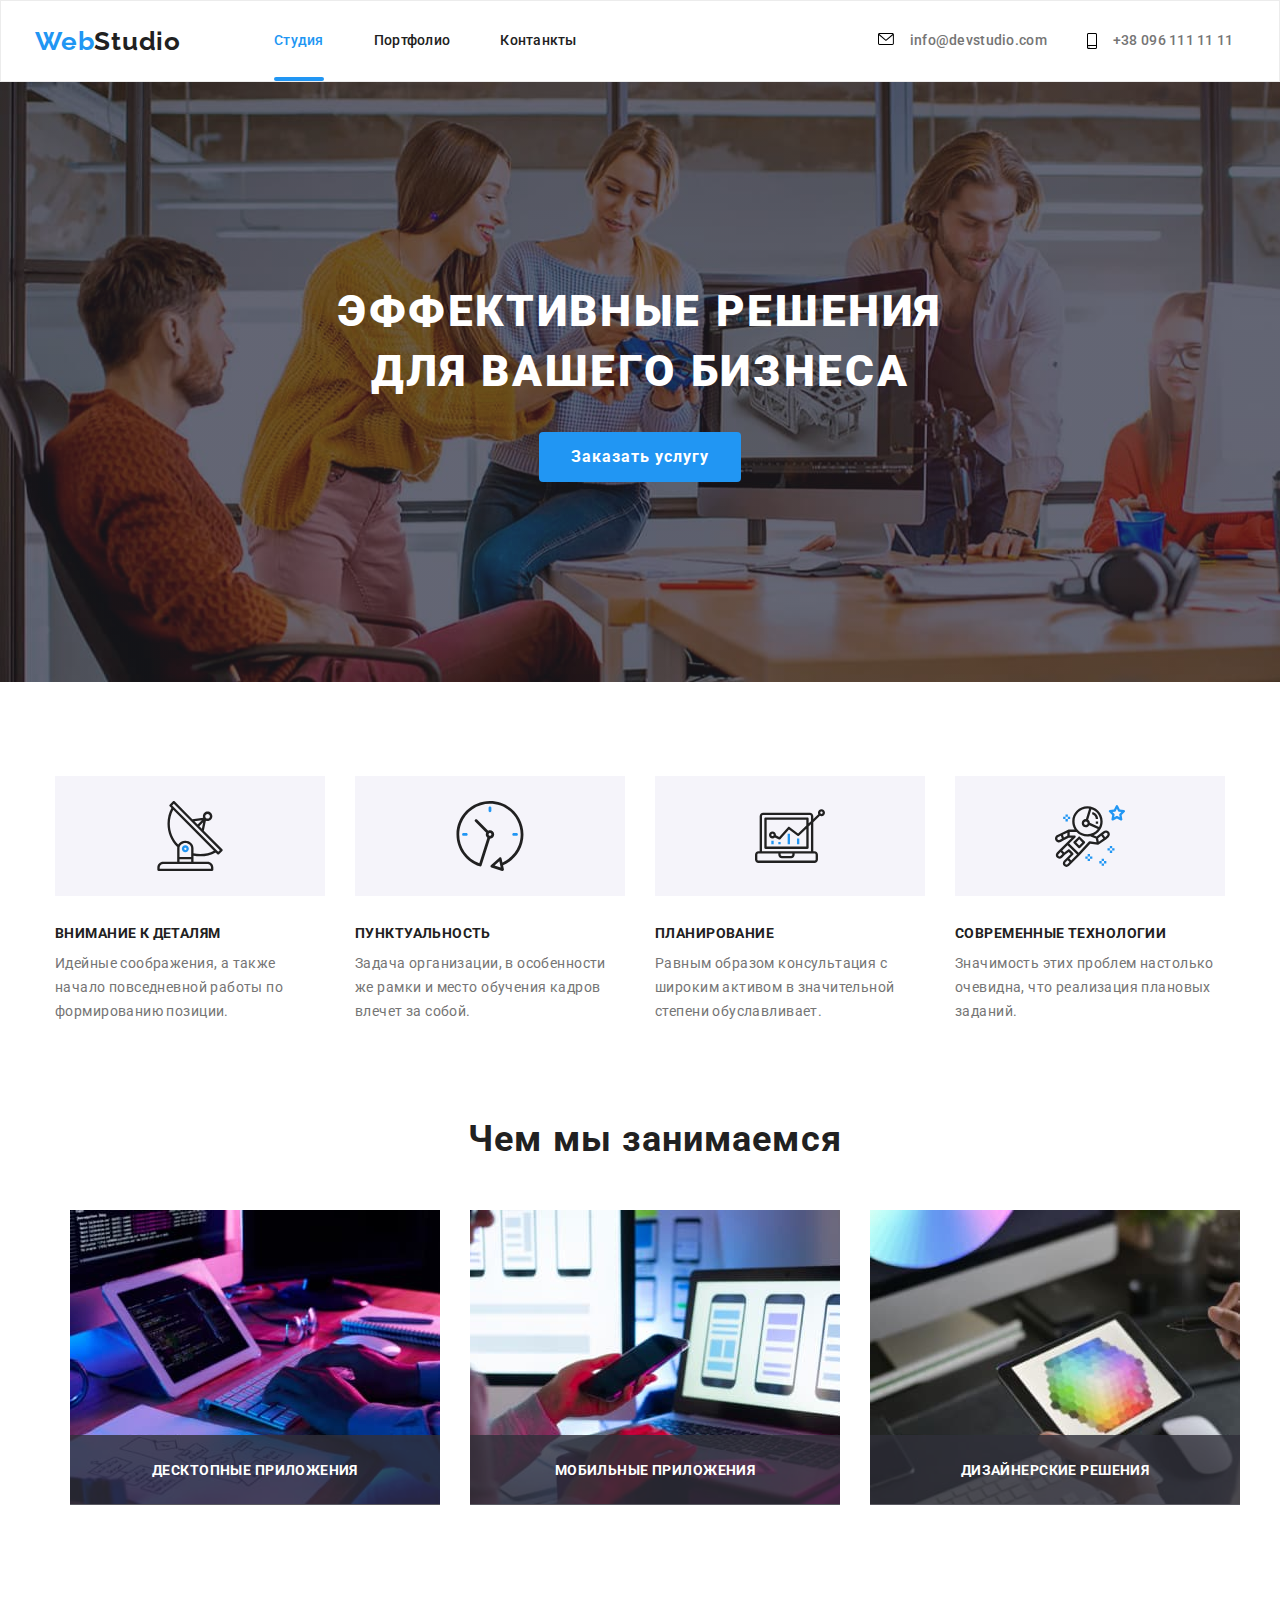
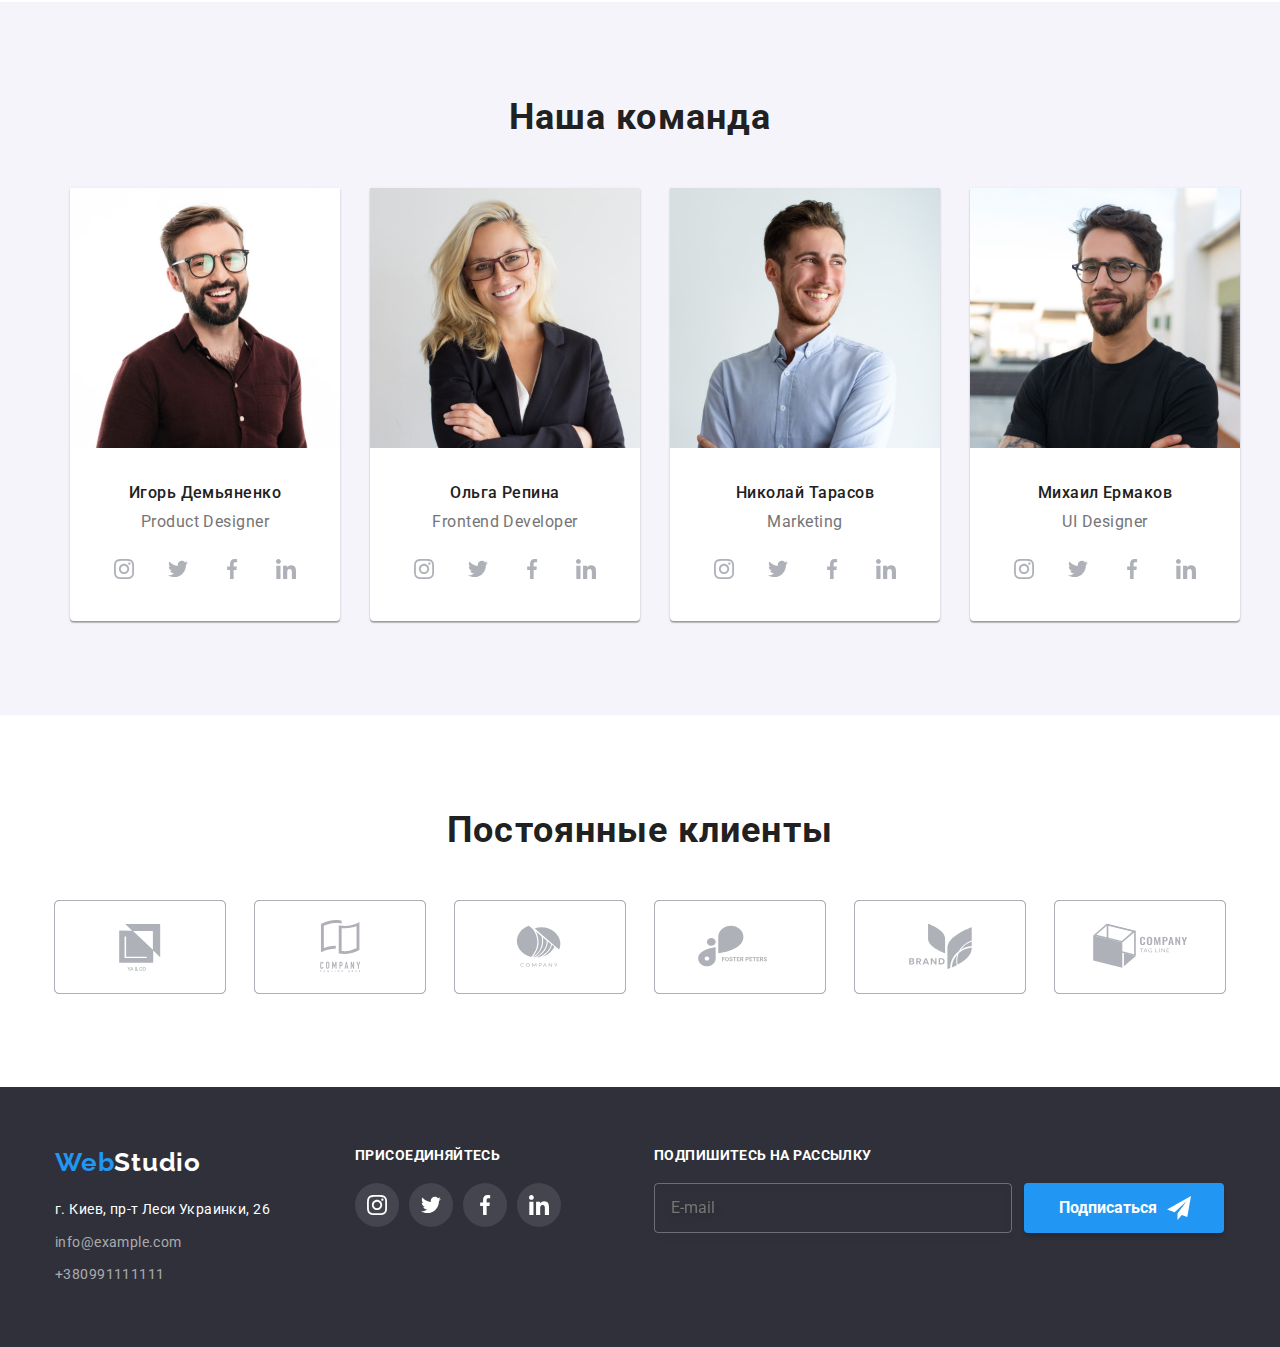
==== commit b98da349: "hw-6-6-6" ====
--- a/index.html
+++ b/index.html
@@ -57,7 +57,7 @@
       </div>
     </header>
     <main>
-      <section class="big-text bg-img">
+      <section class="big-text bg-img bg-img-2">
         <div class="container">
           <h1 class="main-header">Эффективные решения для Вашего бизнеса</h1>
           <button type="button" class="order-button" data-modal-open>
@@ -83,7 +83,7 @@
                   <li class="item-form">
                     <label class="label">
                       <span class="form-text">Телефон</span>
-                      <input class="form-input" type="form-text" name="name" />
+                      <input class="form-input" type="form-text" name="tel" />
                       <svg class="icon-form-tel">
                         <use href="./img/symbol-defs-old.svg#form-tel"></use>
                       </svg>
@@ -93,7 +93,7 @@
                   <li class="item-form">
                     <label class="label">
                       <span class="form-text">Почта</span>
-                      <input class="form-input" type="form-text" name="name" />
+                      <input class="form-input" type="form-text" name="mail" />
                       <svg class="icon-form-mail">
                         <use href="./img/symbol-defs-old.svg#form-mail"></use>
                       </svg>
@@ -101,7 +101,7 @@
                   </li>
 
                   <li class="item-form">
-                    <label>
+                    <label class="label">
                       <span class="form-text">Комментарий</span>
                       <textarea
                         class="comments"
@@ -111,16 +111,27 @@
                   </li>
                 </ul>
                 <div class="checkbox">
-                  <label>
-                    <input class="agreement" type="checkbox" /><span
-                      class="agreement-text"
-                    >
+                  <label class="label-check">
+                    <!-- <span class="check-background">
+                      <div class="check-icon-div">
+                        <svg class="check-button">
+                          <use
+                            href="./img/symbol-defs-old.svg#icon-agree-check"
+                          ></use>
+                        </svg>
+                      </div>
+                    </span> -->
+                    <input
+                      class="agreement"
+                      type="checkbox"
+                      name="checkbox"
+                    /><span class="agreement-text">
                       Соглашаюсь с рассылкой и принимаю</span
                     >
                     <a class="agreement-link" href="">Условия договора</a>
                   </label>
                   <div>
-                    <button type="button" class="send-button">Отправить</button>
+                    <button type="submit" class="send-button">Отправить</button>
                   </div>
                 </div>
               </form>
@@ -527,9 +538,14 @@
           <h2 class="subuscribe-text">Подпишитесь на рассылку</h2>
           <form class="subscribe-form">
             <label class="label-subscribe" for="">
-              <input class="input-subscribe" type="mail" placeholder="E-mail" />
+              <input
+                class="input-subscribe"
+                type="mail"
+                placeholder="E-mail"
+                name="subscribe"
+              />
             </label>
-            <button class="send-subscribe-button" type="button">
+            <button class="send-subscribe-button" type="submit">
               <p class="subscribe-text-button">Подписаться</p>
               <svg class="send-subscribe-icon">
                 <use href="./img/symbol-defs-old.svg#icon-send"></use>
--- a/css/style.css
+++ b/css/style.css
@@ -148,12 +148,15 @@
 }
 
 .bg-img {
-  background-image: linear-gradient(#2f303a 40%, #2f303a 40%);
   /* display: flex; */
   object-fit: cover;
   background-repeat: no-repeat;
   max-width: 1600px;
-  background-image: url(../img/img-bg.jpg);
+  background-image: linear-gradient(
+      rgba(47, 48, 58, 0.4),
+      rgba(47, 48, 58, 0.4)
+    ),
+    url(../img/img-bg.jpg);
   margin-right: auto;
   margin-left: auto;
 }
@@ -459,6 +462,11 @@
   border: none;
 }
 
+.comments:focus-within {
+  outline: 1px solid var(--brand-color);
+  border: none;
+}
+
 .label:focus-within > .icon-form-name {
   fill: var(--brand-color);
 }
@@ -544,9 +552,44 @@
   padding-right: 16px;
   padding-bottom: 12px;
   padding-top: 12px;
+  border: 1px solid rgba(33, 33, 33, 0.2);
+  border-radius: 4px;
 }
 
 /* .checkbox {
+} */
+
+/* .label-check {
+  position: relative;
+} */
+
+.check-background {
+  position: relative;
+  display: inline-block;
+  width: 16px;
+  height: 15px;
+  background: #2196f3;
+  border-radius: 2px;
+
+  margin-right: 7px;
+}
+
+.check-button {
+  width: 11px;
+  height: 8px;
+  fill: white;
+  position: absolute;
+  display: block;
+  top: 4px;
+  left: 3px;
+  /* padding-left: 3px;
+  padding-bottom: 3px;
+  padding-top: 4px;
+  padding-right: 2px; */
+}
+
+/* .agreement {
+  display: none;
 } */
 
 .agreement-text {
@@ -569,6 +612,9 @@
  */
 
 .send-button {
+  font-size: 16px;
+  line-height: 30px;
+  letter-spacing: 0.06em;
   margin-top: 30px;
   background-color: #188ce8;
   color: var(--secondary-color);
@@ -933,11 +979,16 @@
   /* z-index: 111;
   stroke: black; */
   fill: black;
+  transform: opacity;
 }
 
 .close-button-icon:hover {
   fill: var(--brand-color);
   cursor: pointer;
+  transition-property: fill, translateY;
+  transition-duration: 250ms;
+  transition: transform 250ms;
+  transition-timing-function: cubic-bezier(0.4, 0, 0.2, 1);
 }
 
 .links:hover .all-services-modal-text {
@@ -960,10 +1011,11 @@
   visibility: hidden;
   opacity: 0;
   pointer-events: none;
-  /* transition-property: opacity;
-  transition-duration: 1000ms;
-  transition-timing-function: cubic-bezier(0.4, 0, 0.2, 1); */
-}
+  transition-property: opacity, visibility;
+  transition-duration: 250ms;
+  transition-timing-function: cubic-bezier(0.4, 0, 0.2, 1);
+}
+
 .modal {
   opacity: 1;
   position: absolute;
@@ -1030,6 +1082,7 @@
   box-shadow: 0px 4px 4px rgba(0, 0, 0, 0.15);
   border-radius: 4px;
   border: none;
+  cursor: pointer;
 }
 
 .subuscribe-text {
@@ -1075,6 +1128,7 @@
   padding-left: 16px;
   padding-top: 15px;
   padding-bottom: 15px;
+  color: white;
 }
 
 .input-subscribe:focus-within {
